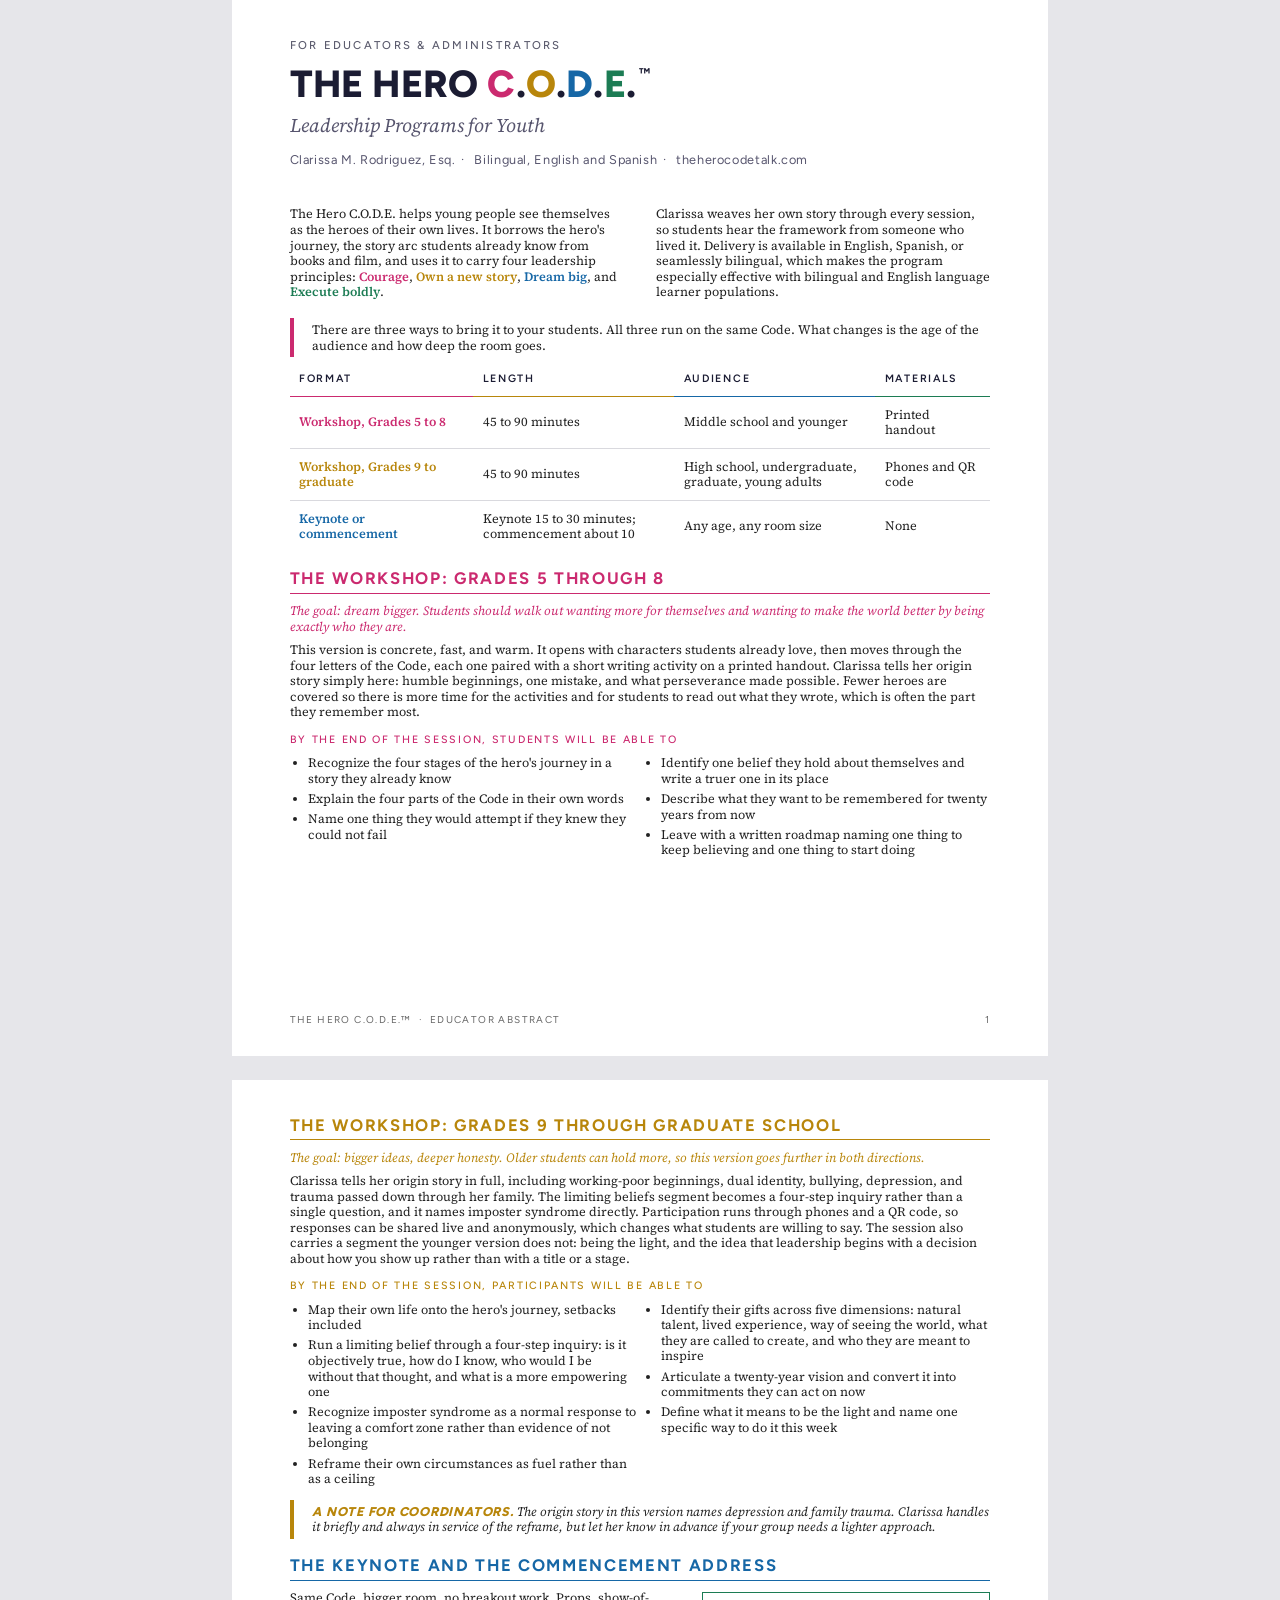
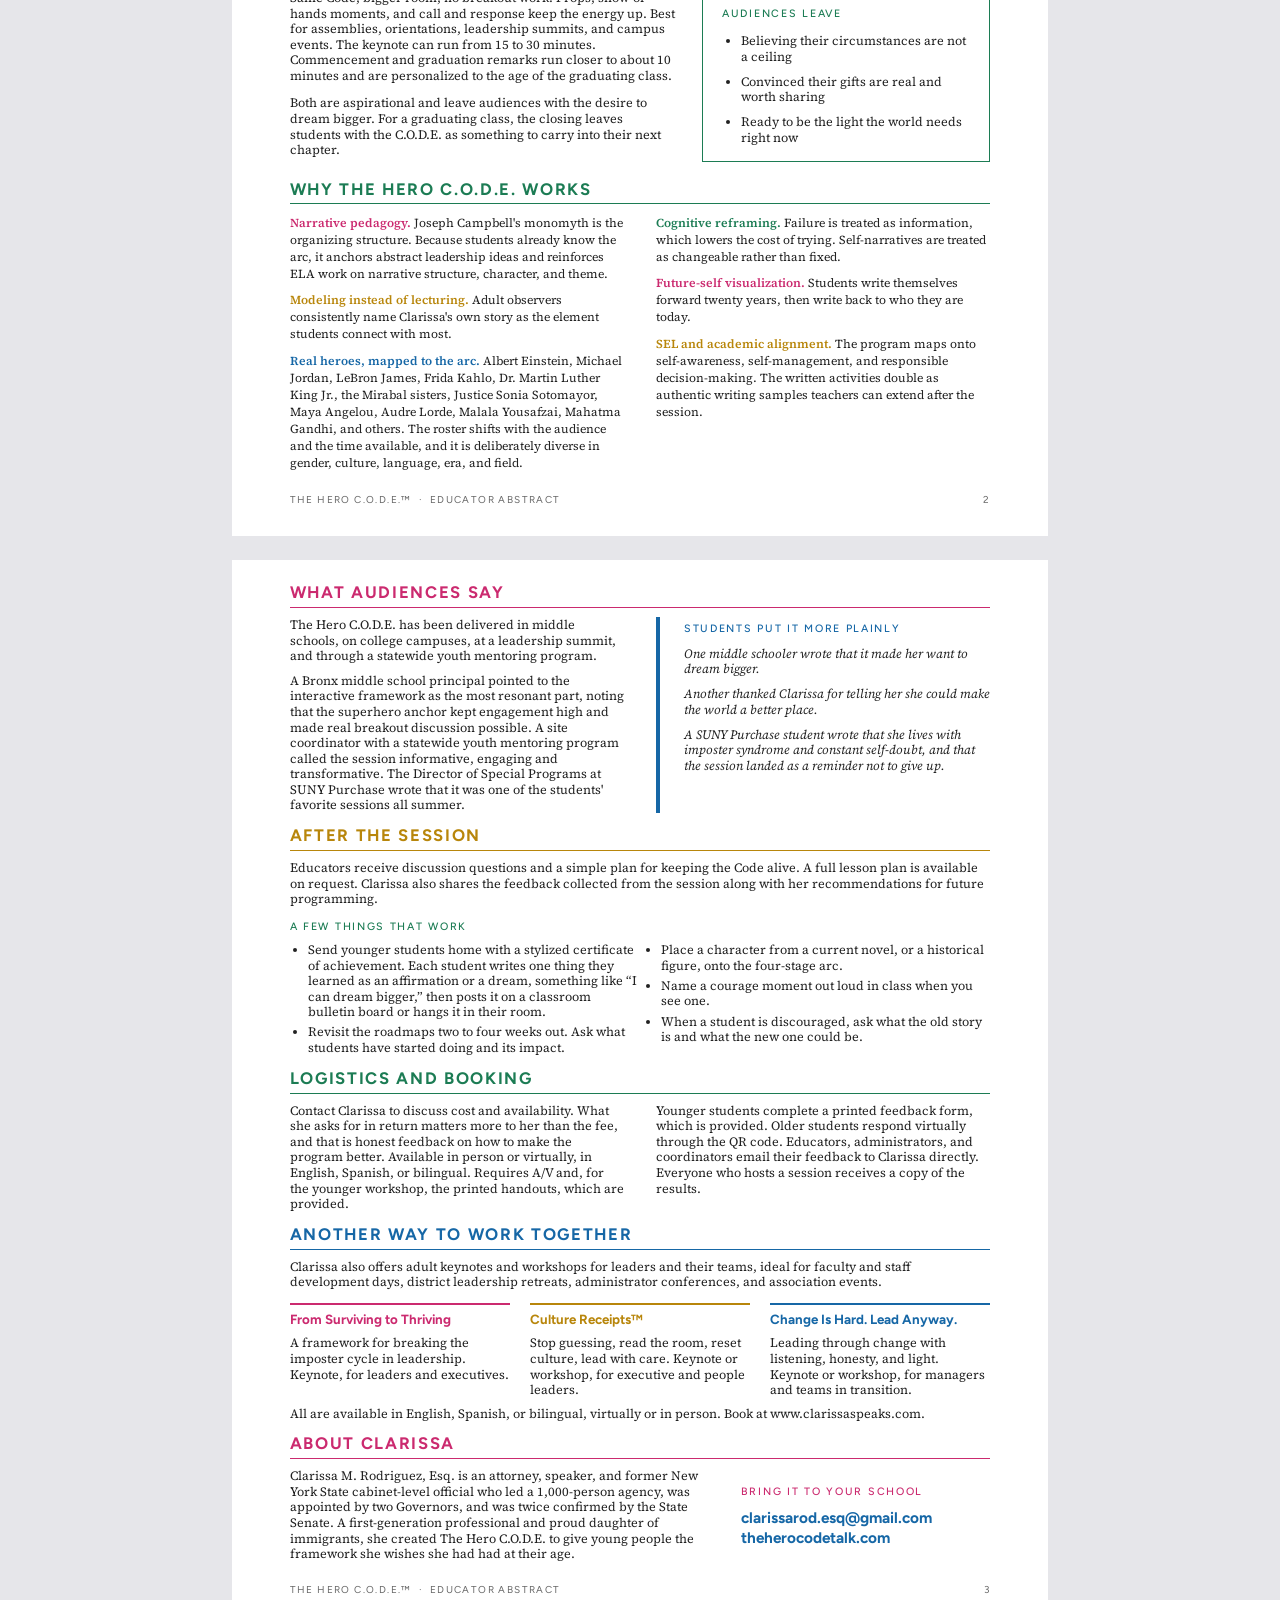
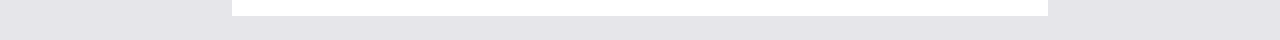
==== files/abstract/index.html @ ec43df0f "Rebuild abstract as editable HTML, make the kit request-only The educator abstract now lives in file" ====
<!DOCTYPE html>
<html lang="en">
<head>
<meta charset="utf-8">
<title>The Hero C.O.D.E. Educator Abstract</title>
<meta name="robots" content="noindex">
<link rel="stylesheet" href="abstract.css">
</head>
<body>

<!-- ======================= PAGE 1 ======================= -->
<section class="page">
  <p class="kicker">For Educators &amp; Administrators</p>
  <h1 class="wordmark">THE HERO <span class="c-magenta">C</span>.<span class="c-gold">O</span>.<span class="c-blue">D</span>.<span class="c-green">E</span>.<sup>&trade;</sup></h1>
  <p class="tagline">Leadership Programs for Youth</p>
  <p class="byline">Clarissa M. Rodriguez, Esq.<span class="dot">&middot;</span> Bilingual, English and Spanish<span class="dot">&middot;</span> theherocodetalk.com</p>

  <div class="cols intro">
    <div>
      <p>The Hero C.O.D.E. helps young people see themselves as the heroes of their own lives. It borrows the hero's journey, the story arc students already know from books and film, and uses it to carry four leadership principles: <b class="c-magenta">Courage</b>, <b class="c-gold">Own a new story</b>, <b class="c-blue">Dream big</b>, and <b class="c-green">Execute boldly</b>.</p>
    </div>
    <div>
      <p>Clarissa weaves her own story through every session, so students hear the framework from someone who lived it. Delivery is available in English, Spanish, or seamlessly bilingual, which makes the program especially effective with bilingual and English language learner populations.</p>
    </div>
  </div>

  <p class="bar callout">There are three ways to bring it to your students. All three run on the same Code. What changes is the age of the audience and how deep the room goes.</p>

  <table class="formats">
    <thead>
      <tr><th>Format</th><th>Length</th><th>Audience</th><th>Materials</th></tr>
    </thead>
    <tbody>
      <tr><td class="c-magenta">Workshop, Grades 5 to 8</td><td>45 to 90 minutes</td><td>Middle school and younger</td><td>Printed handout</td></tr>
      <tr><td class="c-gold">Workshop, Grades 9 to graduate</td><td>45 to 90 minutes</td><td>High school, undergraduate, graduate, young adults</td><td>Phones and QR code</td></tr>
      <tr><td class="c-blue">Keynote or commencement</td><td>Keynote 15 to 30 minutes; commencement about 10</td><td>Any age, any room size</td><td>None</td></tr>
    </tbody>
  </table>

  <div class="section">
    <h2 class="c-magenta">The Workshop: Grades 5 through 8</h2>
    <p class="goal c-magenta">The goal: dream bigger. Students should walk out wanting more for themselves and wanting to make the world better by being exactly who they are.</p>
    <p>This version is concrete, fast, and warm. It opens with characters students already love, then moves through the four letters of the Code, each one paired with a short writing activity on a printed handout. Clarissa tells her origin story simply here: humble beginnings, one mistake, and what perseverance made possible. Fewer heroes are covered so there is more time for the activities and for students to read out what they wrote, which is often the part they remember most.</p>
    <p class="label c-magenta">By the end of the session, students will be able to</p>
    <div class="cols cols--list">
      <ul>
        <li>Recognize the four stages of the hero's journey in a story they already know</li>
        <li>Explain the four parts of the Code in their own words</li>
        <li>Name one thing they would attempt if they knew they could not fail</li>
      </ul>
      <ul>
        <li>Identify one belief they hold about themselves and write a truer one in its place</li>
        <li>Describe what they want to be remembered for twenty years from now</li>
        <li>Leave with a written roadmap naming one thing to keep believing and one thing to start doing</li>
      </ul>
    </div>
  </div>

  <div class="footer"><span>The Hero C.O.D.E.&trade; &nbsp;&middot;&nbsp; Educator Abstract</span><span>1</span></div>
</section>

<!-- ======================= PAGE 2 ======================= -->
<section class="page page--2">
  <div>
    <h2 class="c-gold">The Workshop: Grades 9 through Graduate School</h2>
    <p class="goal c-gold">The goal: bigger ideas, deeper honesty. Older students can hold more, so this version goes further in both directions.</p>
    <p>Clarissa tells her origin story in full, including working-poor beginnings, dual identity, bullying, depression, and trauma passed down through her family. The limiting beliefs segment becomes a four-step inquiry rather than a single question, and it names imposter syndrome directly. Participation runs through phones and a QR code, so responses can be shared live and anonymously, which changes what students are willing to say. The session also carries a segment the younger version does not: being the light, and the idea that leadership begins with a decision about how you show up rather than with a title or a stage.</p>
    <p class="label c-gold">By the end of the session, participants will be able to</p>
    <div class="cols cols--list">
      <ul>
        <li>Map their own life onto the hero's journey, setbacks included</li>
        <li>Run a limiting belief through a four-step inquiry: is it objectively true, how do I know, who would I be without that thought, and what is a more empowering one</li>
        <li>Recognize imposter syndrome as a normal response to leaving a comfort zone rather than evidence of not belonging</li>
        <li>Reframe their own circumstances as fuel rather than as a ceiling</li>
      </ul>
      <ul>
        <li>Identify their gifts across five dimensions: natural talent, lived experience, way of seeing the world, what they are called to create, and who they are meant to inspire</li>
        <li>Articulate a twenty-year vision and convert it into commitments they can act on now</li>
        <li>Define what it means to be the light and name one specific way to do it this week</li>
      </ul>
    </div>
    <p class="bar bar--gold note"><b>A NOTE FOR COORDINATORS.</b> The origin story in this version names depression and family trauma. Clarissa handles it briefly and always in service of the reframe, but let her know in advance if your group needs a lighter approach.</p>
  </div>

  <div class="section">
    <h2 class="c-blue">The Keynote and the Commencement Address</h2>
    <div class="keynote">
      <div>
        <p>Same Code, bigger room, no breakout work. Props, show-of-hands moments, and call and response keep the energy up. Best for assemblies, orientations, leadership summits, and campus events. The keynote can run from 15 to 30 minutes. Commencement and graduation remarks run closer to about 10 minutes and are personalized to the age of the graduating class.</p>
        <p>Both are aspirational and leave audiences with the desire to dream bigger. For a graduating class, the closing leaves students with the C.O.D.E. as something to carry into their next chapter.</p>
      </div>
      <div class="leave">
        <p class="label c-green">Audiences leave</p>
        <ul>
          <li>Believing their circumstances are not a ceiling</li>
          <li>Convinced their gifts are real and worth sharing</li>
          <li>Ready to be the light the world needs right now</li>
        </ul>
      </div>
    </div>
  </div>

  <div class="section">
    <h2 class="c-green">Why the Hero C.O.D.E. Works</h2>
    <div class="cols why">
      <div>
        <p><b class="c-magenta">Narrative pedagogy.</b> Joseph Campbell's monomyth is the organizing structure. Because students already know the arc, it anchors abstract leadership ideas and reinforces ELA work on narrative structure, character, and theme.</p>
        <p><b class="c-gold">Modeling instead of lecturing.</b> Adult observers consistently name Clarissa's own story as the element students connect with most.</p>
        <p><b class="c-blue">Real heroes, mapped to the arc.</b> Albert Einstein, Michael Jordan, LeBron James, Frida Kahlo, Dr. Martin Luther King Jr., the Mirabal sisters, Justice Sonia Sotomayor, Maya Angelou, Audre Lorde, Malala Yousafzai, Mahatma Gandhi, and others. The roster shifts with the audience and the time available, and it is deliberately diverse in gender, culture, language, era, and field.</p>
      </div>
      <div>
        <p><b class="c-green">Cognitive reframing.</b> Failure is treated as information, which lowers the cost of trying. Self-narratives are treated as changeable rather than fixed.</p>
        <p><b class="c-magenta">Future-self visualization.</b> Students write themselves forward twenty years, then write back to who they are today.</p>
        <p><b class="c-gold">SEL and academic alignment.</b> The program maps onto self-awareness, self-management, and responsible decision-making. The written activities double as authentic writing samples teachers can extend after the session.</p>
      </div>
    </div>
  </div>

  <div class="footer"><span>The Hero C.O.D.E.&trade; &nbsp;&middot;&nbsp; Educator Abstract</span><span>2</span></div>
</section>

<!-- ======================= PAGE 3 ======================= -->
<section class="page page--3">
  <div>
    <h2 class="c-magenta">What Audiences Say</h2>
    <div class="cols">
      <div>
        <p>The Hero C.O.D.E. has been delivered in middle schools, on college campuses, at a leadership summit, and through a statewide youth mentoring program.</p>
        <p>A Bronx middle school principal pointed to the interactive framework as the most resonant part, noting that the superhero anchor kept engagement high and made real breakout discussion possible. A site coordinator with a statewide youth mentoring program called the session informative, engaging and transformative. The Director of Special Programs at SUNY Purchase wrote that it was one of the students' favorite sessions all summer.</p>
      </div>
      <div class="plainly">
        <p class="label c-blue">Students put it more plainly</p>
        <p>One middle schooler wrote that it made her want to dream bigger.</p>
        <p>Another thanked Clarissa for telling her she could make the world a better place.</p>
        <p>A SUNY Purchase student wrote that she lives with imposter syndrome and constant self-doubt, and that the session landed as a reminder not to give up.</p>
      </div>
    </div>
  </div>

  <div class="section">
    <h2 class="c-gold">After the Session</h2>
    <p>Educators receive discussion questions and a simple plan for keeping the Code alive. A full lesson plan is available on request. Clarissa also shares the feedback collected from the session along with her recommendations for future programming.</p>
    <p class="label c-green">A few things that work</p>
    <div class="cols cols--list">
      <ul>
        <li>Send younger students home with a stylized certificate of achievement. Each student writes one thing they learned as an affirmation or a dream, something like &ldquo;I can dream bigger,&rdquo; then posts it on a classroom bulletin board or hangs it in their room.</li>
        <li>Revisit the roadmaps two to four weeks out. Ask what students have started doing and its impact.</li>
      </ul>
      <ul>
        <li>Place a character from a current novel, or a historical figure, onto the four-stage arc.</li>
        <li>Name a courage moment out loud in class when you see one.</li>
        <li>When a student is discouraged, ask what the old story is and what the new one could be.</li>
      </ul>
    </div>
  </div>

  <div class="section">
    <h2 class="c-green">Logistics and Booking</h2>
    <div class="cols">
      <div>
        <p>Contact Clarissa to discuss cost and availability. What she asks for in return matters more to her than the fee, and that is honest feedback on how to make the program better. Available in person or virtually, in English, Spanish, or bilingual. Requires A/V and, for the younger workshop, the printed handouts, which are provided.</p>
      </div>
      <div>
        <p>Younger students complete a printed feedback form, which is provided. Older students respond virtually through the QR code. Educators, administrators, and coordinators email their feedback to Clarissa directly. Everyone who hosts a session receives a copy of the results.</p>
      </div>
    </div>
  </div>

  <div class="section">
    <h2 class="c-blue">Another Way to Work Together</h2>
    <p>Clarissa also offers adult keynotes and workshops for leaders and their teams, ideal for faculty and staff development days, district leadership retreats, administrator conferences, and association events.</p>
    <div class="talks">
      <div class="talk" style="border-color:var(--magenta)">
        <h3 class="c-magenta">From Surviving to Thriving</h3>
        <p>A framework for breaking the imposter cycle in leadership. Keynote, for leaders and executives.</p>
      </div>
      <div class="talk" style="border-color:var(--gold)">
        <h3 class="c-gold">Culture Receipts&trade;</h3>
        <p>Stop guessing, read the room, reset culture, lead with care. Keynote or workshop, for executive and people leaders.</p>
      </div>
      <div class="talk" style="border-color:var(--blue)">
        <h3 class="c-blue">Change Is Hard. Lead Anyway.</h3>
        <p>Leading through change with listening, honesty, and light. Keynote or workshop, for managers and teams in transition.</p>
      </div>
    </div>
    <p style="margin-top:6pt">All are available in English, Spanish, or bilingual, virtually or in person. Book at www.clarissaspeaks.com.</p>
  </div>

  <div class="section">
    <h2 class="c-magenta">About Clarissa</h2>
    <div class="cols contact">
      <div>
        <p>Clarissa M. Rodriguez, Esq. is an attorney, speaker, and former New York State cabinet-level official who led a 1,000-person agency, was appointed by two Governors, and was twice confirmed by the State Senate. A first-generation professional and proud daughter of immigrants, she created The Hero C.O.D.E. to give young people the framework she wishes she had had at their age.</p>
      </div>
      <div>
        <p class="label c-magenta">Bring it to your school</p>
        <a href="mailto:clarissarod.esq@gmail.com">clarissarod.esq@gmail.com</a>
        <a href="https://www.theherocodetalk.com/">theherocodetalk.com</a>
      </div>
    </div>
  </div>

  <div class="footer"><span>The Hero C.O.D.E.&trade; &nbsp;&middot;&nbsp; Educator Abstract</span><span>3</span></div>
</section>

</body>
</html>
---- files/abstract/abstract.css ----
/* The Hero C.O.D.E. Educator Abstract
   Print source for files/hero-code-educator-abstract.pdf.
   Each .page is one US Letter sheet. Rebuild the PDF with build-pdf.js. */

@import url('fonts/fonts.css');

:root {
  --blue: #1667a6;
  --magenta: #cb2a6f;
  --gold: #b8860b;
  --green: #1c7c54;
  --ink: #222222;
  --muted: #686868;
  --navy: #1b1c33;
  --hair: #d9d9de;
  --serif: 'Source Serif 4', Georgia, serif;
  --sans: 'Figtree', 'Helvetica Neue', Arial, sans-serif;
}

@page { size: letter; margin: 0; }

* { box-sizing: border-box; }

html, body { margin: 0; padding: 0; }

body {
  background: #e6e6ea;
  color: var(--ink);
  font-family: var(--serif);
  font-optical-sizing: none;
  font-variation-settings: "opsz" 15.5;
  font-size: 9.55pt;
  line-height: 11.65pt;
  -webkit-print-color-adjust: exact;
  print-color-adjust: exact;
}

.page {
  position: relative;
  width: 8.5in;
  height: 11in;
  margin: 0 auto 24px;
  padding: 0.4in 0.6in 0;
  background: #fff;
  overflow: hidden;
  page-break-after: always;
  break-after: page;
}

.page:last-child { page-break-after: auto; break-after: auto; }

.page--2 { padding-top: 0.37in; }
.page--3 { padding-top: 0.24in; }
.page--3 .footer { bottom: 0.19in; }
.page--3 .section { margin-top: 10pt; }

@media print {
  body { background: #fff; }
  .page { margin: 0; }
}

p { margin: 0; }

/* ---------- Footer ---------- */

.footer {
  position: absolute;
  left: 0.6in;
  right: 0.6in;
  bottom: 0.3in;
  display: flex;
  justify-content: space-between;
  font-family: var(--sans);
  font-size: 7.5pt;
  letter-spacing: .14em;
  text-transform: uppercase;
  color: var(--muted);
}

/* ---------- Page 1 masthead ---------- */

.kicker {
  font-family: var(--sans);
  font-size: 8.5pt;
  font-weight: 500;
  letter-spacing: .2em;
  text-transform: uppercase;
  color: #5c5c6e;
}

.wordmark {
  margin: 8pt 0 0;
  font-family: var(--sans);
  font-weight: 800;
  font-size: 28.4pt;
  line-height: 1;
  color: var(--navy);
  letter-spacing: .005em;
}

.wordmark sup {
  font-size: 9.5pt;
  font-weight: 700;
  vertical-align: top;
  position: relative;
  top: 2pt;
  margin-left: 2pt;
}

.tagline {
  margin-top: 9pt;
  font-style: italic;
  font-size: 14.5pt;
  line-height: 1.2;
  color: #57556e;
}

.byline {
  margin-top: 11pt;
  font-family: var(--sans);
  font-size: 9.5pt;
  letter-spacing: .05em;
  color: #57556e;
}

.byline .dot { margin: 0 .45em; }

/* ---------- Shared type ---------- */

.c-magenta { color: var(--magenta); }
.c-gold { color: var(--gold); }
.c-blue { color: var(--blue); }
.c-green { color: var(--green); }

b, strong { font-weight: 600; }

.cols {
  display: grid;
  grid-template-columns: 1fr 1fr;
  column-gap: 0.33in;
}

.cols > div > p + p { margin-top: 7pt; }

.cols--list { column-gap: 0.04in; }

h2 {
  margin: 0;
  padding-bottom: 4pt;
  font-family: var(--sans);
  font-size: 12.5pt;
  font-weight: 700;
  letter-spacing: .1em;
  line-height: 1.1;
  text-transform: uppercase;
  border-bottom: .6pt solid currentColor;
}

h2 + * { margin-top: 7pt; }

.section { margin-top: 13pt; }

.goal {
  font-style: italic;
  margin-bottom: 6pt;
}

.label {
  margin: 9pt 0 6pt;
  font-family: var(--sans);
  font-size: 8pt;
  font-weight: 500;
  letter-spacing: .16em;
  text-transform: uppercase;
}

ul {
  margin: 0;
  padding-left: 14pt;
}

ul li { padding-left: 0; }
ul li + li { margin-top: 3.5pt; }

/* ---------- Page 1 intro, callout, table ---------- */

.intro { margin-top: 29pt; }

.bar {
  border-left: 3.2pt solid var(--magenta);
  padding: 3pt 0 3pt 14pt;
}

.bar--gold { border-color: var(--gold); }
.bar--blue { border-color: var(--blue); }

.callout { margin-top: 14pt; }

.formats {
  width: 100%;
  margin-top: 10pt;
  border-collapse: collapse;
}

.formats th {
  padding: 0 7pt 7pt 7pt;
  text-align: left;
  font-family: var(--sans);
  font-size: 8pt;
  font-weight: 600;
  letter-spacing: .16em;
  text-transform: uppercase;
  color: var(--navy);
  border-bottom-width: 1.3pt;
  border-bottom-style: solid;
}

.formats th:nth-child(1) { border-bottom-color: var(--magenta); width: 26.2%; }
.formats th:nth-child(2) { border-bottom-color: var(--gold); width: 28.7%; }
.formats th:nth-child(3) { border-bottom-color: var(--blue); width: 28.7%; }
.formats th:nth-child(4) { border-bottom-color: var(--green); }

.formats td {
  padding: 7.5pt 7pt;
  vertical-align: middle;
  border-bottom: .6pt solid var(--hair);
}

.formats td:first-child { font-weight: 600; }
.formats tr:last-child td { border-bottom: 0; }

/* ---------- Page 2 ---------- */

.note {
  margin-top: 10pt;
  font-style: italic;
}

.note b {
  font-family: var(--sans);
  font-style: italic;
  font-weight: 800;
  letter-spacing: .06em;
  color: var(--gold);
}

.keynote {
  display: grid;
  grid-template-columns: 1fr 3in;
  column-gap: 0.27in;
  align-items: start;
}

.keynote p + p { margin-top: 9pt; }

.leave {
  margin-top: 1pt;
  padding: 10pt 14pt 12pt;
  border: .8pt solid var(--green);
}

.leave .label { margin-top: 0; margin-bottom: 9pt; }
.leave ul li + li { margin-top: 7pt; }

.why { font-size: 9.2pt; line-height: 12.8pt; }
.why p + p { margin-top: 8pt; }

/* ---------- Page 3 ---------- */

.plainly {
  padding: 3pt 0 16pt 18pt;
  border-left: 3.2pt solid var(--blue);
}

.plainly .label { margin-top: 0; font-style: normal; }
.plainly p { font-style: italic; }
.plainly p + p { margin-top: 12pt; }

.talks {
  display: grid;
  grid-template-columns: repeat(3, 1fr);
  column-gap: 0.2in;
  margin-top: 10pt;
}

.talk {
  padding-top: 5pt;
  border-top: 2pt solid;
}

.talk h3 {
  margin: 0 0 6pt;
  font-family: var(--sans);
  font-size: 10pt;
  font-weight: 700;
}

.cols.contact { grid-template-columns: 4.4in 1fr; column-gap: 0.3in; }
.contact .label { margin-top: 12pt; }

.contact a {
  display: block;
  font-family: var(--sans);
  font-size: 11.5pt;
  font-weight: 700;
  line-height: 15pt;
  color: var(--blue);
  text-decoration: none;
}
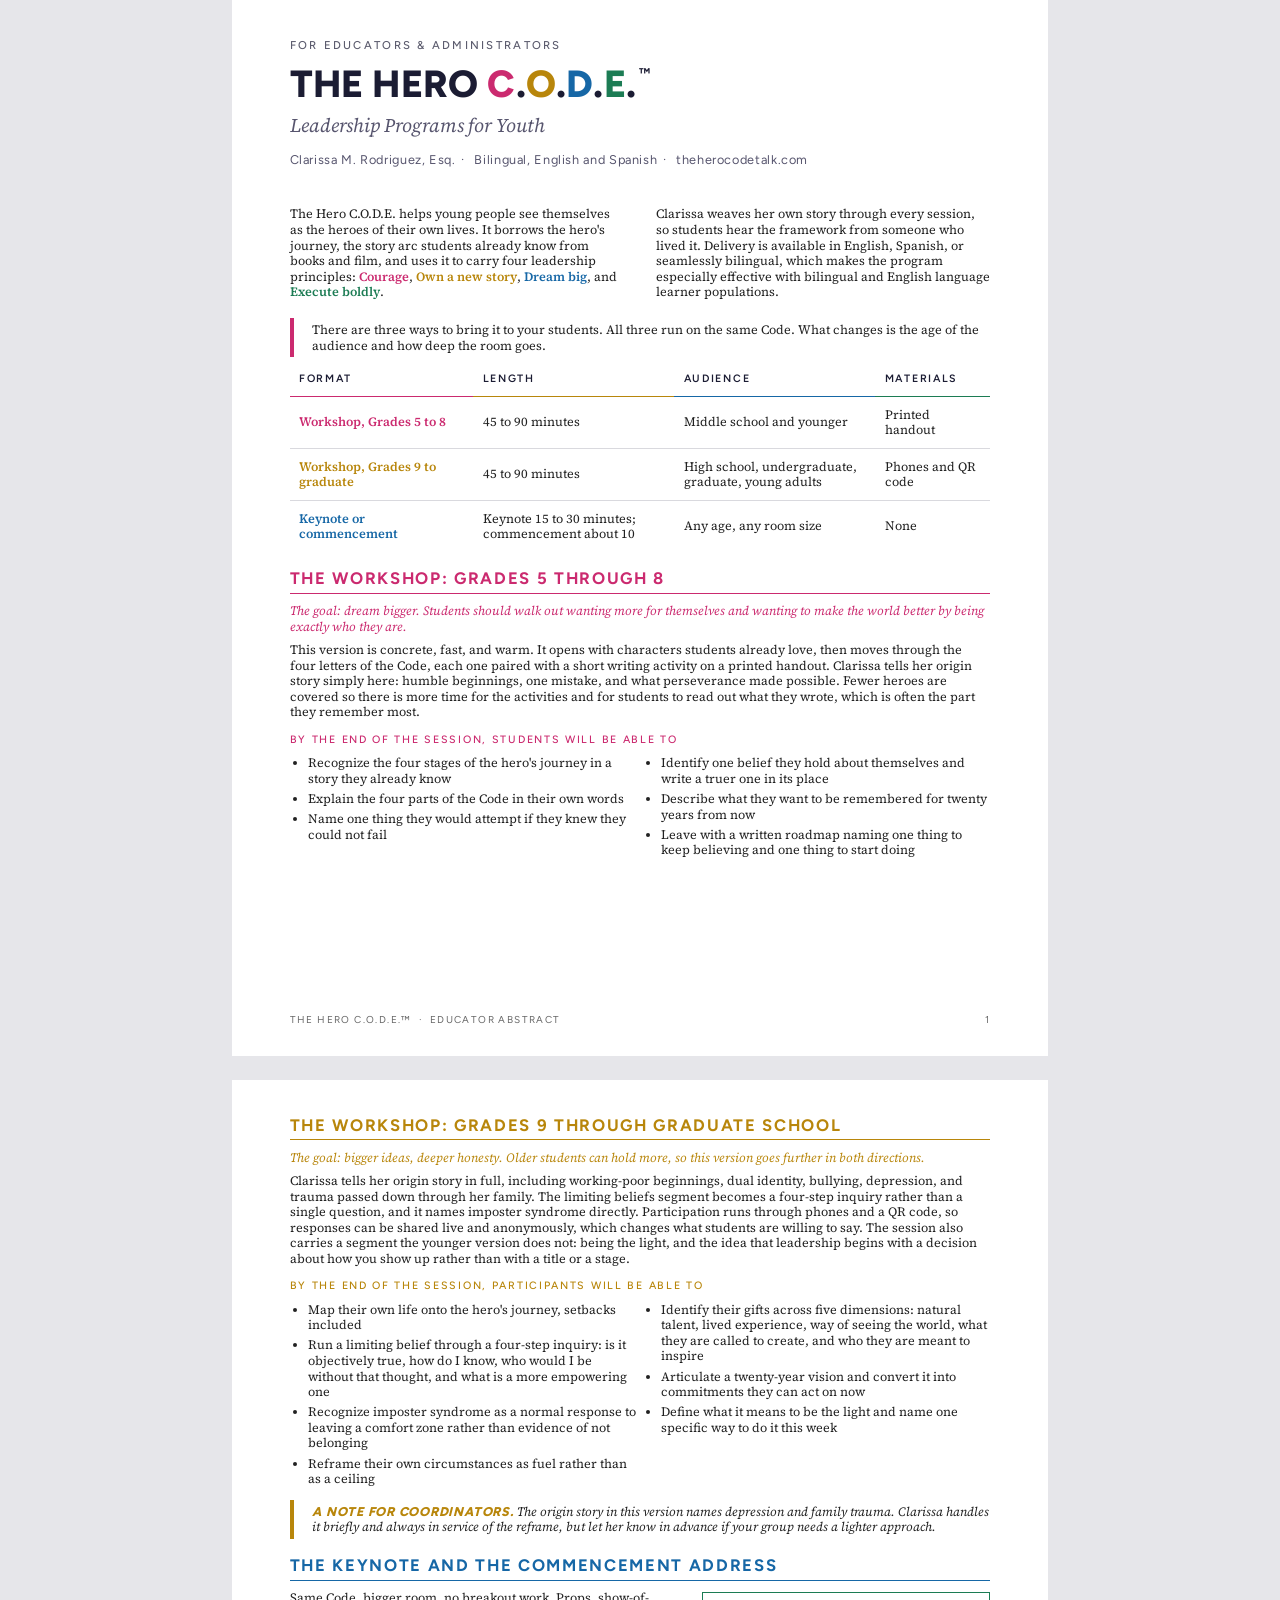
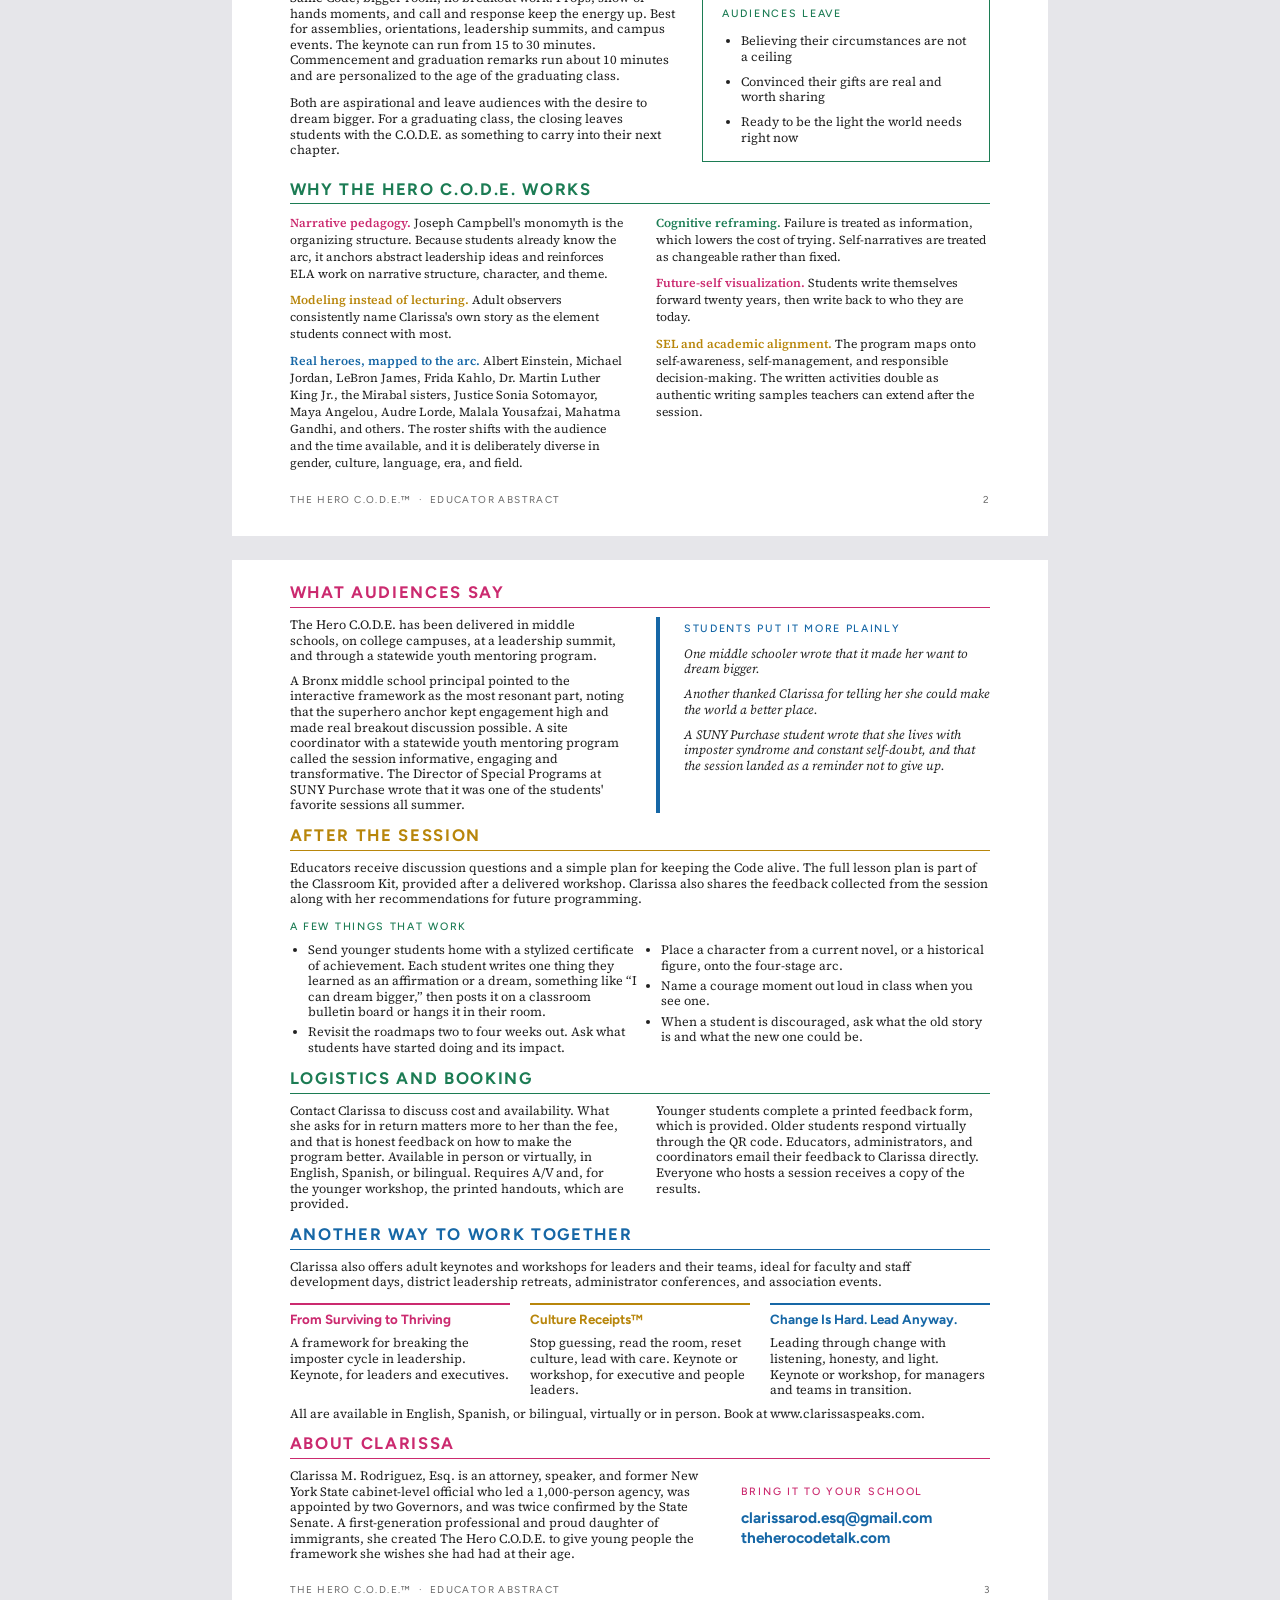
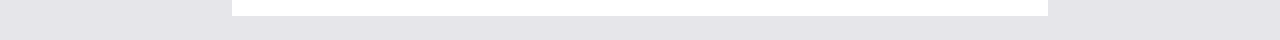
==== commit 7209066a: "Tighten keynote wording and align lesson plan terms with the kit Commencement remarks now read 'run " ====
--- a/files/abstract/index.html
+++ b/files/abstract/index.html
@@ -86,7 +86,7 @@
     <h2 class="c-blue">The Keynote and the Commencement Address</h2>
     <div class="keynote">
       <div>
-        <p>Same Code, bigger room, no breakout work. Props, show-of-hands moments, and call and response keep the energy up. Best for assemblies, orientations, leadership summits, and campus events. The keynote can run from 15 to 30 minutes. Commencement and graduation remarks run closer to about 10 minutes and are personalized to the age of the graduating class.</p>
+        <p>Same Code, bigger room, no breakout work. Props, show-of-hands moments, and call and response keep the energy up. Best for assemblies, orientations, leadership summits, and campus events. The keynote can run from 15 to 30 minutes. Commencement and graduation remarks run about 10 minutes and are personalized to the age of the graduating class.</p>
         <p>Both are aspirational and leave audiences with the desire to dream bigger. For a graduating class, the closing leaves students with the C.O.D.E. as something to carry into their next chapter.</p>
       </div>
       <div class="leave">
@@ -139,7 +139,7 @@
 
   <div class="section">
     <h2 class="c-gold">After the Session</h2>
-    <p>Educators receive discussion questions and a simple plan for keeping the Code alive. A full lesson plan is available on request. Clarissa also shares the feedback collected from the session along with her recommendations for future programming.</p>
+    <p>Educators receive discussion questions and a simple plan for keeping the Code alive. The full lesson plan is part of the Classroom Kit, provided after a delivered workshop. Clarissa also shares the feedback collected from the session along with her recommendations for future programming.</p>
     <p class="label c-green">A few things that work</p>
     <div class="cols cols--list">
       <ul>
